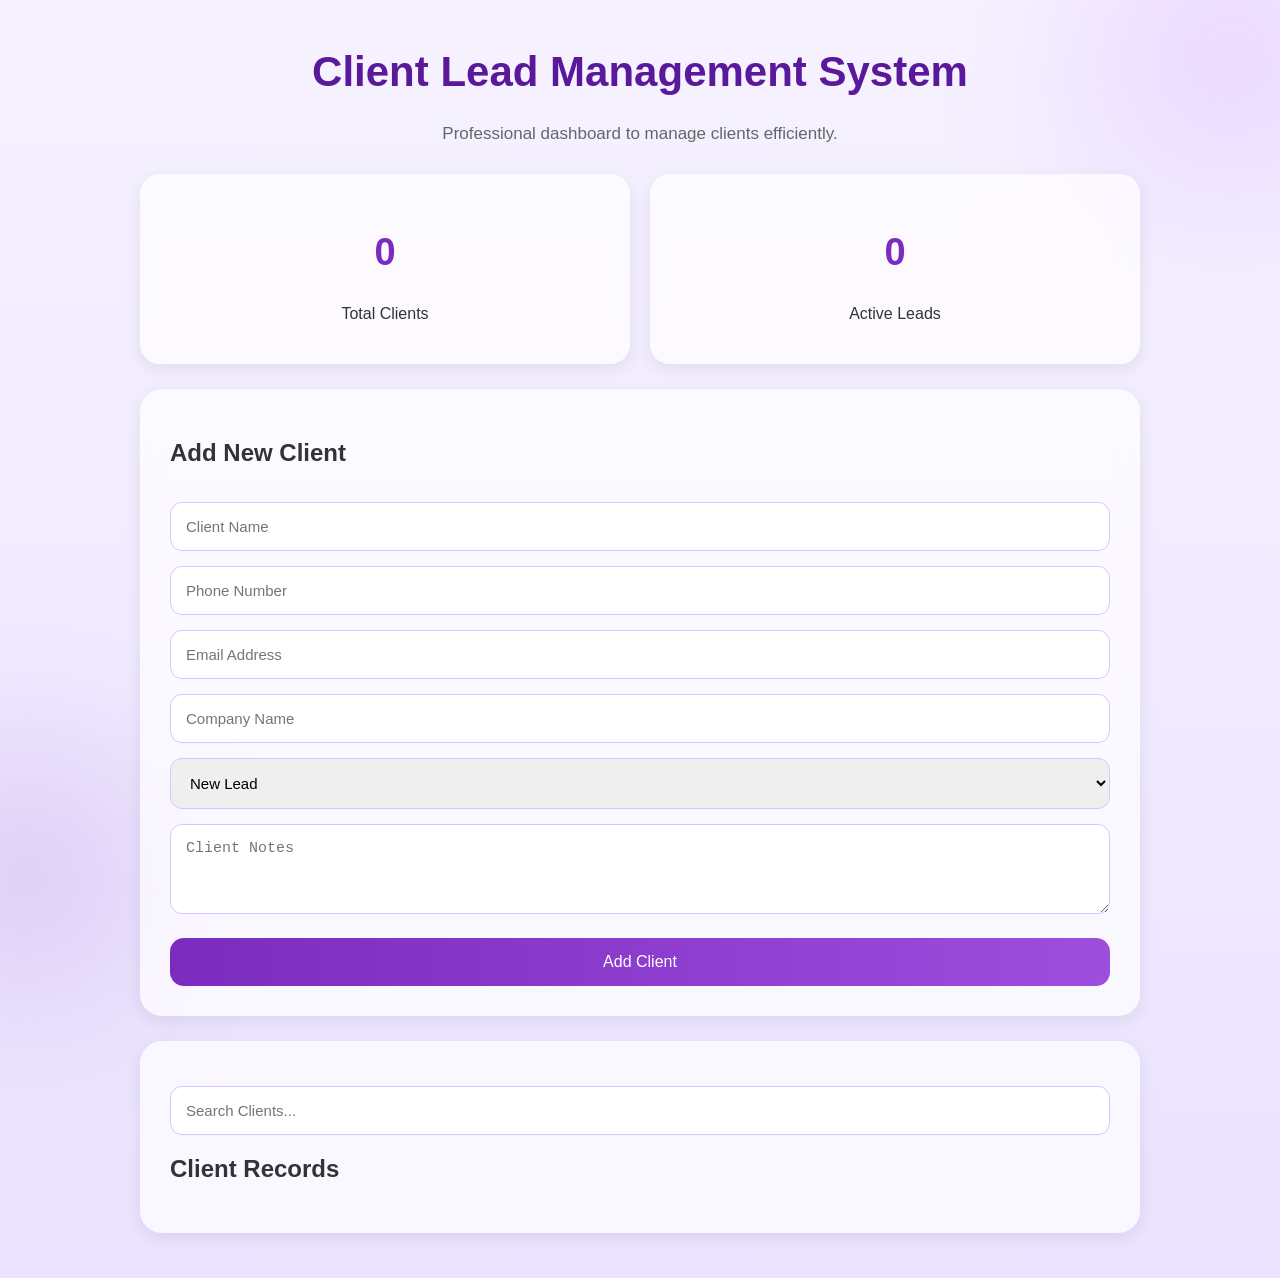
==== index.html @ 1e6c3f01 "Rename Index.html to index.html" ====
<!DOCTYPE html>
<html>
<head>
  <title>Client Lead Management System</title>
  <link rel="stylesheet" href="Task2.css">
</head>

<body>

<div class="container">

  <header>
    <h1>Client Lead Management System</h1>

    <p>
      Professional dashboard to manage clients efficiently.
    </p>
  </header>

  <div class="stats">

    <div class="stat-card">
      <h2 id="totalClients">0</h2>
      <p>Total Clients</p>
    </div>

    <div class="stat-card">
      <h2 id="activeClients">0</h2>
      <p>Active Leads</p>
    </div>

  </div>

  <div class="main-card">

    <h2>Add New Client</h2>

    <input type="text"
    id="name"
    placeholder="Client Name">

    <input type="text"
    id="phone"
    placeholder="Phone Number">

    <input type="email"
    id="email"
    placeholder="Email Address">

    <input type="text"
    id="company"
    placeholder="Company Name">

    <select id="status">
      <option>New Lead</option>
      <option>Pending</option>
      <option>Completed</option>
    </select>

    <textarea
    id="notes"
    placeholder="Client Notes"></textarea>

    <button onclick="addClient()">
      Add Client
    </button>

  </div>

  <div class="main-card">

    <div class="search-box">

      <input type="text"
      id="search"
      placeholder="Search Clients..."
      onkeyup="searchClient()">

    </div>

    <h2>Client Records</h2>

    <div id="clientList"></div>

  </div>

</div>

<script src="Task2.js"></script>

</body>
</html>
---- Task2.css ----
body {
  margin: 0;
  padding: 20px;
  font-family: Arial, sans-serif;

  background:
  linear-gradient(to bottom,
  #f6f2ff,
  #ebe3ff);

  color: #333;

  animation: fadeIn 1s ease;
}

/* PAGE FADE */

@keyframes fadeIn {

  from {
    opacity: 0;
    transform: translateY(20px);
  }

  to {
    opacity: 1;
    transform: translateY(0);
  }

}

/* BACKGROUND GLOW EFFECTS */

body::before {

  content: "";

  position: fixed;

  width: 300px;
  height: 300px;

  background: #c77dff;

  border-radius: 50%;

  top: -100px;
  right: -100px;

  opacity: 0.2;

  filter: blur(80px);

  z-index: -1;

}

body::after {

  content: "";

  position: fixed;

  width: 250px;
  height: 250px;

  background: #7b2cbf;

  border-radius: 50%;

  bottom: -100px;
  left: -100px;

  opacity: 0.15;

  filter: blur(80px);

  z-index: -1;

}

.container {
  max-width: 1000px;
  margin: auto;
}

/* HEADER */

header {
  text-align: center;
  margin-bottom: 30px;
}

header h1 {

  color: #5a189a;

  font-size: 42px;

  text-align: center;

  animation:
  glow 2s ease-in-out infinite alternate;

}

@keyframes glow {

  from {

    text-shadow:
    0px 0px 5px #c77dff,
    0px 0px 10px #c77dff;

  }

  to {

    text-shadow:
    0px 0px 15px #9d4edd,
    0px 0px 25px #9d4edd;

  }

}

header p {
  color: #666;
  font-size: 17px;
}

/* STATS */

.stats {
  display: flex;
  gap: 20px;
  margin-bottom: 25px;
}

.stat-card {

  flex: 1;

  background:
  rgba(255,255,255,0.7);

  backdrop-filter: blur(10px);

  padding: 25px;

  border-radius: 20px;

  text-align: center;

  box-shadow:
  0px 5px 18px rgba(0,0,0,0.08);

  transition: 0.4s ease;

}

.stat-card:hover {

  transform:
  translateY(-8px);

  box-shadow:
  0px 10px 28px rgba(90,24,154,0.15);

}

.stat-card h2 {

  color: #7b2cbf;
  font-size: 38px;

}

/* MAIN CARDS */

.main-card {

  background:
  rgba(255,255,255,0.7);

  backdrop-filter: blur(10px);

  padding: 30px;

  border-radius: 22px;

  margin-bottom: 25px;

  box-shadow:
  0px 5px 18px rgba(0,0,0,0.08);

  transition: 0.4s ease;

}

.main-card:hover {

  transform:
  translateY(-6px);

  box-shadow:
  0px 10px 28px rgba(90,24,154,0.12);

}

/* INPUTS */

input,
textarea,
select {

  width: 100%;

  padding: 15px;

  margin-top: 15px;

  border-radius: 12px;

  border:
  1px solid #d7c5ff;

  font-size: 15px;

  box-sizing: border-box;

  transition: 0.3s;

}

input:focus,
textarea:focus,
select:focus {

  outline: none;

  border-color: #9d4edd;

  box-shadow:
  0px 0px 10px rgba(157,78,221,0.2);

}

textarea {
  height: 90px;
}

/* BUTTON */

button {

  width: 100%;

  margin-top: 20px;

  background:
  linear-gradient(to right,
  #7b2cbf,
  #9d4edd);

  color: white;

  border: none;

  padding: 15px;

  border-radius: 14px;

  font-size: 16px;

  transition: 0.3s;

}

button:hover {

  transform: scale(1.03);

  box-shadow:
  0px 0px 18px rgba(157,78,221,0.4);

}

/* SEARCH */

.search-box {
  margin-bottom: 20px;
}

/* CLIENT CARDS */

.client-card {

  background: #f5f0ff;

  padding: 22px;

  border-radius: 18px;

  margin-top: 20px;

  line-height: 1.8;

  transition: 0.4s ease;

  animation:
  popUp 0.5s ease;

}

.client-card:hover {

  transform:
  translateY(-5px);

  box-shadow:
  0px 8px 20px rgba(90,24,154,0.12);

}

@keyframes popUp {

  from {
    opacity: 0;
    transform: scale(0.9);
  }

  to {
    opacity: 1;
    transform: scale(1);
  }

}

/* STATUS TAGS */

.status {

  display: inline-block;

  padding: 6px 14px;

  border-radius: 25px;

  color: white;

  font-size: 14px;

  margin-top: 10px;

}

.new {
  background: #7b2cbf;
}

.pending {
  background: #ff9f1c;
}

.completed {
  background: #2dc653;
}

/* DELETE BUTTON */

.delete-btn {
  margin-top: 15px;
  background: #e63946;
}
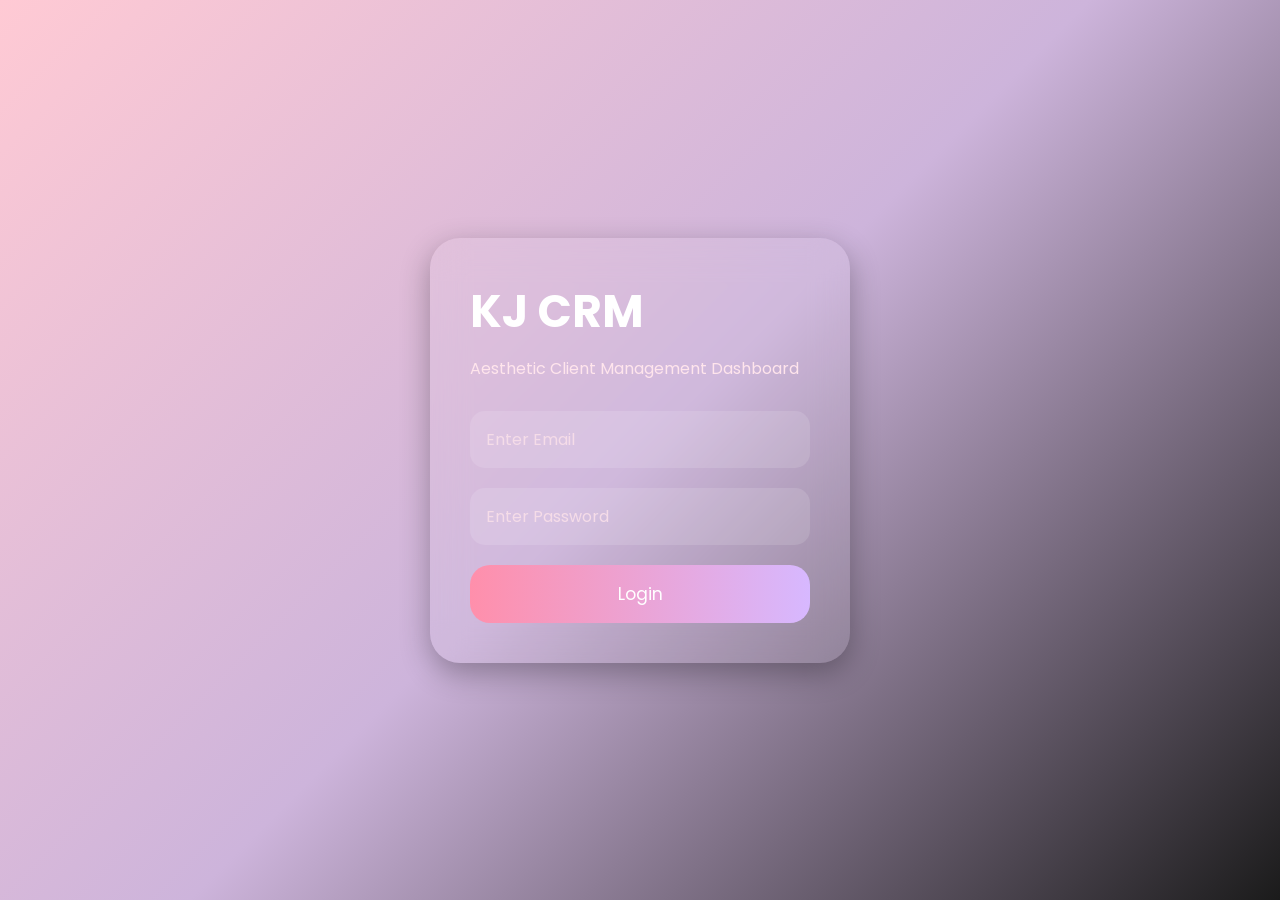
==== commit c1ee6dd3: "Rename task2.html to index.html" ====
--- a/index.html
+++ b/index.html
@@ -1,92 +1,279 @@
 <!DOCTYPE html>
-<html>
+<html lang="en">
+
 <head>
-  <title>Client Lead Management System</title>
-  <link rel="stylesheet" href="Task2.css">
+
+<meta charset="UTF-8">
+
+<meta name="viewport"
+content="width=device-width, initial-scale=1.0">
+
+<title>KJ CRM Dashboard</title>
+
+<link rel="preconnect"
+href="https://fonts.googleapis.com">
+
+<link href="https://fonts.googleapis.com/css2?family=Poppins:wght@300;400;500;600;700&display=swap"
+rel="stylesheet">
+
+<link rel="stylesheet"
+href="task2.css">
+
 </head>
 
 <body>
 
-<div class="container">
-
-  <header>
-    <h1>Client Lead Management System</h1>
-
-    <p>
-      Professional dashboard to manage clients efficiently.
-    </p>
-  </header>
-
-  <div class="stats">
-
-    <div class="stat-card">
-      <h2 id="totalClients">0</h2>
-      <p>Total Clients</p>
-    </div>
-
-    <div class="stat-card">
-      <h2 id="activeClients">0</h2>
-      <p>Active Leads</p>
-    </div>
-
-  </div>
-
-  <div class="main-card">
-
-    <h2>Add New Client</h2>
-
-    <input type="text"
-    id="name"
-    placeholder="Client Name">
-
-    <input type="text"
-    id="phone"
-    placeholder="Phone Number">
-
-    <input type="email"
-    id="email"
-    placeholder="Email Address">
-
-    <input type="text"
-    id="company"
-    placeholder="Company Name">
-
-    <select id="status">
-      <option>New Lead</option>
-      <option>Pending</option>
-      <option>Completed</option>
-    </select>
-
-    <textarea
-    id="notes"
-    placeholder="Client Notes"></textarea>
-
-    <button onclick="addClient()">
-      Add Client
-    </button>
-
-  </div>
-
-  <div class="main-card">
-
-    <div class="search-box">
-
-      <input type="text"
-      id="search"
-      placeholder="Search Clients..."
-      onkeyup="searchClient()">
-
-    </div>
-
-    <h2>Client Records</h2>
-
-    <div id="clientList"></div>
-
-  </div>
-
-</div>
-
-<script src="Task2.js"></script>
+<!-- LOGIN PAGE -->
+
+<div class="login-page">
+
+<div class="login-box">
+
+<h1>KJ CRM</h1>
+
+<p>
+Aesthetic Client Management Dashboard
+</p>
+
+<input type="email"
+placeholder="Enter Email">
+
+<input type="password"
+placeholder="Enter Password">
+
+<button onclick="showDashboard()">
+Login
+</button>
+
+</div>
+
+</div>
+
+<!-- DASHBOARD -->
+
+<div class="dashboard"
+id="dashboard">
+
+<!-- TOPBAR -->
+
+<div class="topbar">
+
+<h1 class="logo">
+KJ CRM
+</h1>
+
+<button class="location-btn">
+📍 Chennai, India
+</button>
+
+</div>
+
+<!-- HERO SECTION -->
+
+<div class="hero-section">
+
+<div class="hero-text">
+
+<h2>
+Manage Client Records Efficiently
+</h2>
+
+<p>
+Modern CRM dashboard to track projects,
+analytics, meetings and customer records
+with aesthetic Gen Z UI design.
+</p>
+
+<button>
+Explore Dashboard
+</button>
+
+</div>
+
+<div class="hero-image">
+
+<img src="https://images.unsplash.com/photo-1522202176988-66273c2fd55f?q=80&w=1200&auto=format&fit=crop">
+
+</div>
+
+</div>
+
+<!-- STATS -->
+
+<div class="stats-section">
+
+<div class="stat-card">
+
+<h3>250+</h3>
+
+<p>Clients</p>
+
+</div>
+
+<div class="stat-card">
+
+<h3>120+</h3>
+
+<p>Projects</p>
+
+</div>
+
+<div class="stat-card">
+
+<h3>98%</h3>
+
+<p>Success Rate</p>
+
+</div>
+
+<div class="stat-card">
+
+<h3>24/7</h3>
+
+<p>Support</p>
+
+</div>
+
+</div>
+
+<!-- CLIENT RECORDS -->
+
+<div class="client-section">
+
+<h2>
+Client Records
+</h2>
+
+<input type="text"
+id="clientName"
+placeholder="Client Name">
+
+<input type="text"
+id="clientProject"
+placeholder="Project Name">
+
+<button onclick="addClient()">
+Add Client
+</button>
+
+<table>
+
+<thead>
+
+<tr>
+
+<th>Client</th>
+<th>Project</th>
+<th>Status</th>
+
+</tr>
+
+</thead>
+
+<tbody id="clientTable">
+
+</tbody>
+
+</table>
+
+</div>
+
+<!-- ANALYTICS -->
+
+<div class="analytics">
+
+<h2>
+Analytics Overview
+</h2>
+
+<div class="analytics-grid">
+
+<div class="analytics-card">
+
+<h3>85%</h3>
+
+<p>Customer Satisfaction</p>
+
+</div>
+
+<div class="analytics-card">
+
+<h3>92%</h3>
+
+<p>Task Completion</p>
+
+</div>
+
+<div class="analytics-card">
+
+<h3>40+</h3>
+
+<p>Meetings Weekly</p>
+
+</div>
+
+</div>
+
+</div>
+
+<!-- GRAPH -->
+
+<div class="analytics">
+
+<h2>
+Performance Graph
+</h2>
+
+<div class="graph-container">
+
+<div class="graph-card">
+
+<div class="bar bar1">
+<span>80%</span>
+</div>
+
+<div class="bar bar2">
+<span>65%</span>
+</div>
+
+<div class="bar bar3">
+<span>95%</span>
+</div>
+
+<div class="bar bar4">
+<span>75%</span>
+</div>
+
+<div class="bar bar5">
+<span>90%</span>
+</div>
+
+</div>
+
+<div class="graph-labels">
+
+<p>Clients</p>
+<p>Projects</p>
+<p>Growth</p>
+<p>Meetings</p>
+<p>Revenue</p>
+
+</div>
+
+</div>
+
+</div>
+
+<footer>
+
+Designed with 🌙 by KJ Solutions
+
+</footer>
+
+</div>
+
+<script src="task2.js"></script>
 
 </body>
+
 </html>
--- a/task2.css
+++ b/task2.css
@@ -0,0 +1,573 @@
+*{
+margin:0;
+padding:0;
+box-sizing:border-box;
+font-family:'Poppins',sans-serif;
+}
+
+body{
+
+background:
+linear-gradient(
+135deg,
+#ffcad4,
+#cdb4db,
+#1b1b1b
+);
+
+color:white;
+
+overflow-x:hidden;
+}
+
+/* LOGIN PAGE */
+
+.login-page{
+
+width:100%;
+height:100vh;
+
+display:flex;
+justify-content:center;
+align-items:center;
+
+padding:20px;
+}
+
+.login-box{
+
+width:100%;
+max-width:420px;
+
+background:rgba(255,255,255,0.08);
+
+backdrop-filter:blur(18px);
+
+padding:40px;
+
+border-radius:30px;
+
+box-shadow:0 10px 30px rgba(0,0,0,0.3);
+
+animation:fadeIn 1s ease;
+}
+
+.login-box h1{
+
+font-size:45px;
+
+margin-bottom:10px;
+}
+
+.login-box p{
+
+margin-bottom:30px;
+
+color:#ffe5ec;
+}
+
+.login-box input{
+
+width:100%;
+
+padding:16px;
+
+margin-bottom:20px;
+
+border:none;
+outline:none;
+
+border-radius:15px;
+
+background:rgba(255,255,255,0.12);
+
+color:white;
+
+font-size:16px;
+}
+
+.login-box input::placeholder{
+
+color:#f5dce8;
+}
+
+.login-box button{
+
+width:100%;
+
+padding:16px;
+
+border:none;
+
+border-radius:20px;
+
+background:
+linear-gradient(
+to right,
+#ff8fab,
+#d7b8ff
+);
+
+color:white;
+
+font-size:17px;
+
+cursor:pointer;
+
+transition:0.3s;
+}
+
+.login-box button:hover{
+
+transform:translateY(-3px);
+
+box-shadow:0 0 20px #ffb3c6;
+}
+
+/* DASHBOARD */
+
+.dashboard{
+
+display:none;
+
+padding:40px;
+}
+
+/* TOPBAR */
+
+.topbar{
+
+display:flex;
+justify-content:space-between;
+align-items:center;
+
+margin-bottom:60px;
+}
+
+.logo{
+
+font-size:45px;
+
+font-weight:700;
+}
+
+.location-btn{
+
+padding:14px 25px;
+
+border:none;
+
+border-radius:18px;
+
+background:
+linear-gradient(
+to right,
+#ff8fab,
+#d7b8ff
+);
+
+color:white;
+
+cursor:pointer;
+}
+
+/* HERO */
+
+.hero-section{
+
+display:flex;
+
+align-items:center;
+
+gap:50px;
+
+margin-bottom:80px;
+}
+
+.hero-text{
+
+flex:1;
+}
+
+.hero-text h2{
+
+font-size:70px;
+
+line-height:1.1;
+
+margin-bottom:25px;
+}
+
+.hero-text p{
+
+font-size:19px;
+
+line-height:1.8;
+
+margin-bottom:30px;
+
+color:#ffe5ec;
+}
+
+.hero-text button{
+
+padding:18px 35px;
+
+border:none;
+
+border-radius:20px;
+
+background:
+linear-gradient(
+to right,
+#ff8fab,
+#d7b8ff
+);
+
+color:white;
+
+cursor:pointer;
+
+font-size:16px;
+
+transition:0.3s;
+}
+
+.hero-text button:hover{
+
+transform:translateY(-5px);
+
+box-shadow:0 0 25px #ffb3c6;
+}
+
+.hero-image{
+
+flex:1;
+}
+
+.hero-image img{
+
+width:100%;
+
+border-radius:35px;
+
+box-shadow:0 15px 30px rgba(0,0,0,0.3);
+}
+
+/* STATS */
+
+.stats-section{
+
+display:grid;
+
+grid-template-columns:
+repeat(auto-fit,minmax(220px,1fr));
+
+gap:25px;
+
+margin-bottom:70px;
+}
+
+.stat-card{
+
+background:rgba(255,255,255,0.08);
+
+padding:35px;
+
+border-radius:30px;
+
+backdrop-filter:blur(10px);
+
+transition:0.3s;
+}
+
+.stat-card:hover{
+
+transform:translateY(-8px);
+}
+
+.stat-card h3{
+
+font-size:45px;
+
+margin-bottom:10px;
+}
+
+/* CLIENT SECTION */
+
+.client-section{
+
+background:rgba(255,255,255,0.08);
+
+padding:35px;
+
+border-radius:30px;
+
+backdrop-filter:blur(10px);
+
+margin-bottom:70px;
+}
+
+.client-section h2{
+
+margin-bottom:30px;
+
+font-size:35px;
+}
+
+.client-section input{
+
+width:100%;
+
+padding:16px;
+
+margin-bottom:20px;
+
+border:none;
+outline:none;
+
+border-radius:15px;
+
+background:rgba(255,255,255,0.12);
+
+color:white;
+}
+
+.client-section button{
+
+padding:15px 30px;
+
+border:none;
+
+border-radius:18px;
+
+background:
+linear-gradient(
+to right,
+#ff8fab,
+#d7b8ff
+);
+
+color:white;
+
+cursor:pointer;
+
+margin-bottom:30px;
+}
+
+table{
+
+width:100%;
+
+border-collapse:collapse;
+}
+
+th,td{
+
+padding:18px;
+
+text-align:left;
+}
+
+tr{
+
+border-bottom:1px solid rgba(255,255,255,0.1);
+}
+
+/* ANALYTICS */
+
+.analytics{
+
+margin-bottom:70px;
+}
+
+.analytics h2{
+
+font-size:35px;
+
+margin-bottom:30px;
+}
+
+.analytics-grid{
+
+display:grid;
+
+grid-template-columns:
+repeat(auto-fit,minmax(250px,1fr));
+
+gap:25px;
+}
+
+.analytics-card{
+
+background:rgba(255,255,255,0.08);
+
+padding:35px;
+
+border-radius:30px;
+
+transition:0.3s;
+}
+
+.analytics-card:hover{
+
+transform:translateY(-8px);
+}
+
+.analytics-card h3{
+
+font-size:40px;
+
+margin-bottom:10px;
+}
+
+/* GRAPH */
+
+.graph-container{
+
+background:rgba(255,255,255,0.08);
+
+padding:30px;
+
+border-radius:30px;
+}
+
+.graph-card{
+
+display:flex;
+
+justify-content:space-around;
+
+align-items:flex-end;
+
+height:320px;
+}
+
+.bar{
+
+width:60px;
+
+border-radius:20px 20px 0 0;
+
+position:relative;
+
+animation:grow 1.5s ease;
+}
+
+.bar span{
+
+position:absolute;
+
+top:-35px;
+
+left:50%;
+
+transform:translateX(-50%);
+}
+
+.bar1{
+height:220px;
+background:#ff8fab;
+}
+
+.bar2{
+height:170px;
+background:#d7b8ff;
+}
+
+.bar3{
+height:280px;
+background:#ffc2d1;
+}
+
+.bar4{
+height:210px;
+background:#e0bbff;
+}
+
+.bar5{
+height:250px;
+background:#ffb3c6;
+}
+
+.graph-labels{
+
+display:flex;
+
+justify-content:space-around;
+
+margin-top:20px;
+}
+
+/* FOOTER */
+
+footer{
+
+text-align:center;
+
+padding:30px;
+
+color:#ffe5ec;
+}
+
+/* ANIMATIONS */
+
+@keyframes grow{
+
+from{
+height:0;
+}
+
+}
+
+@keyframes fadeIn{
+
+from{
+opacity:0;
+transform:translateY(20px);
+}
+
+to{
+opacity:1;
+transform:translateY(0);
+}
+
+}
+
+/* MOBILE */
+
+@media(max-width:768px){
+
+.dashboard{
+
+padding:20px;
+}
+
+.topbar{
+
+flex-direction:column;
+
+gap:20px;
+}
+
+.hero-section{
+
+flex-direction:column;
+}
+
+.hero-text h2{
+
+font-size:48px;
+}
+
+.graph-card{
+
+gap:15px;
+}
+
+.bar{
+
+width:40px;
+}
+
+}
